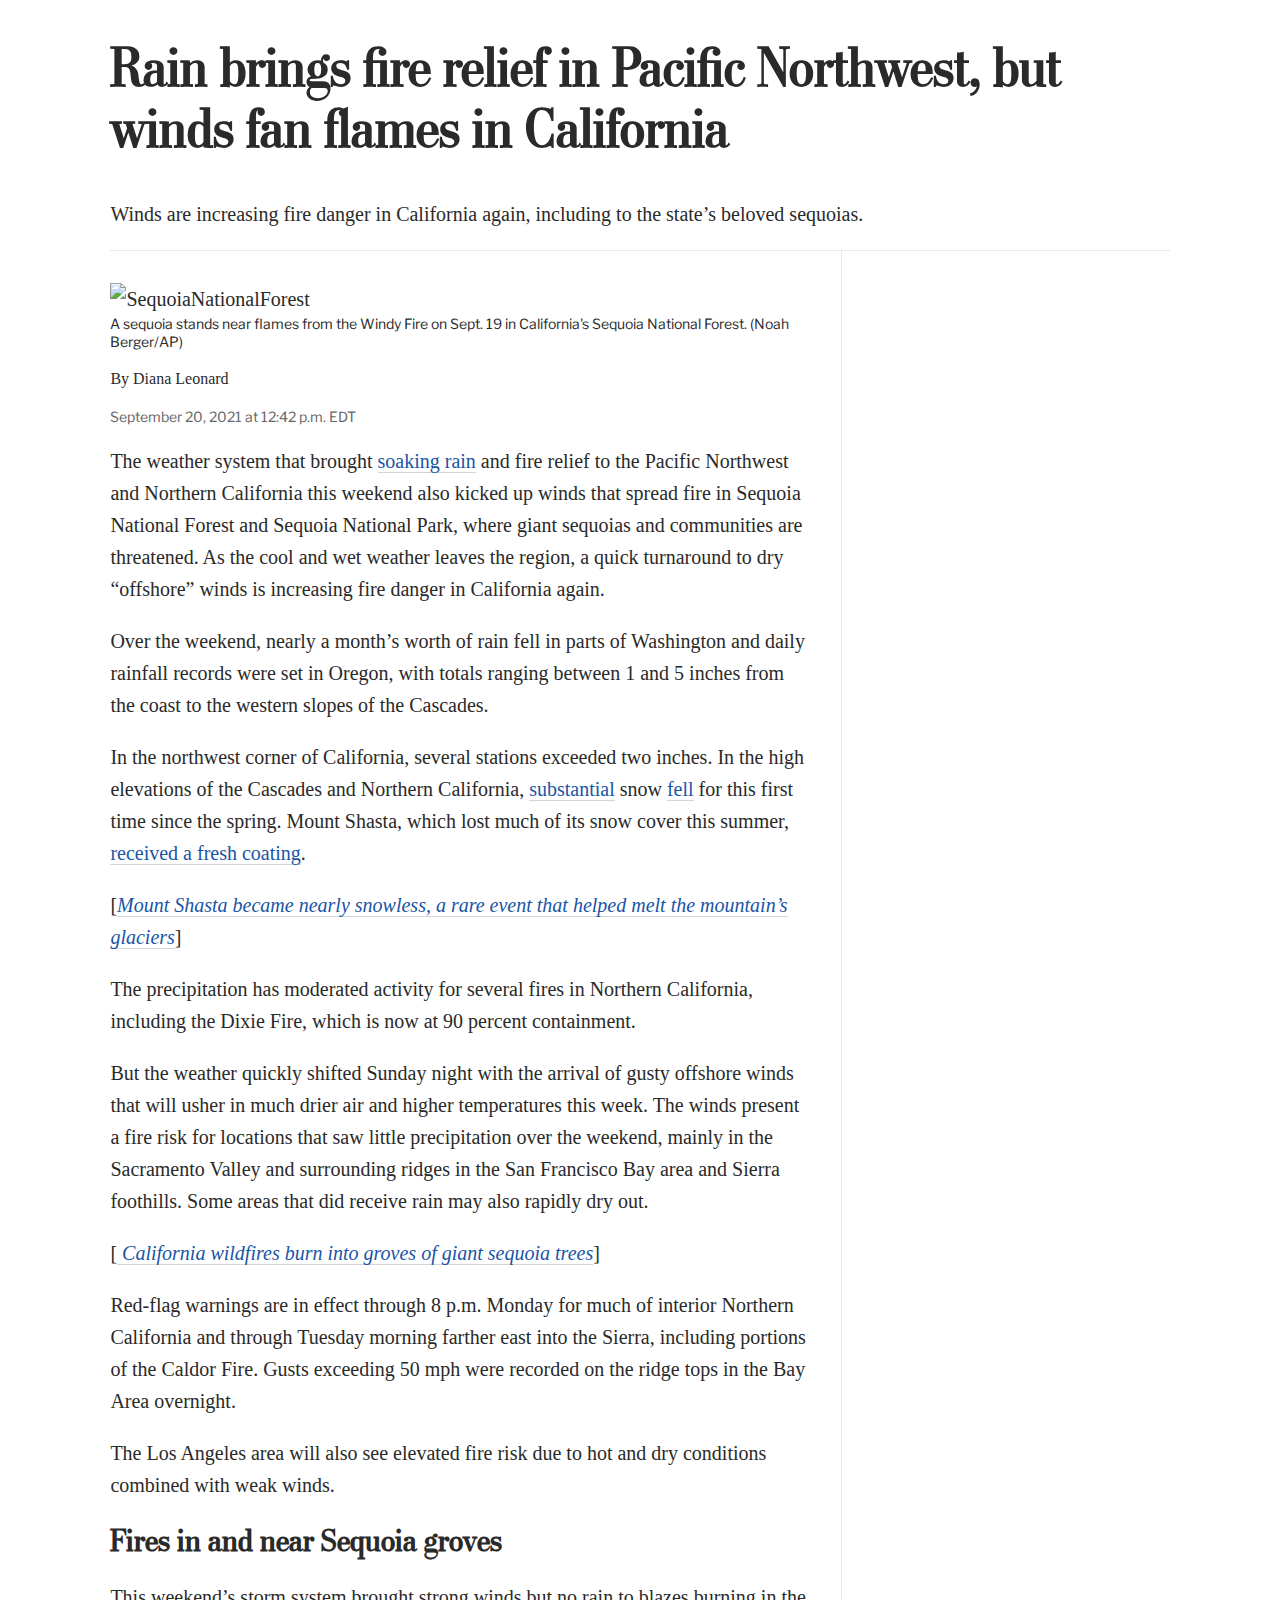
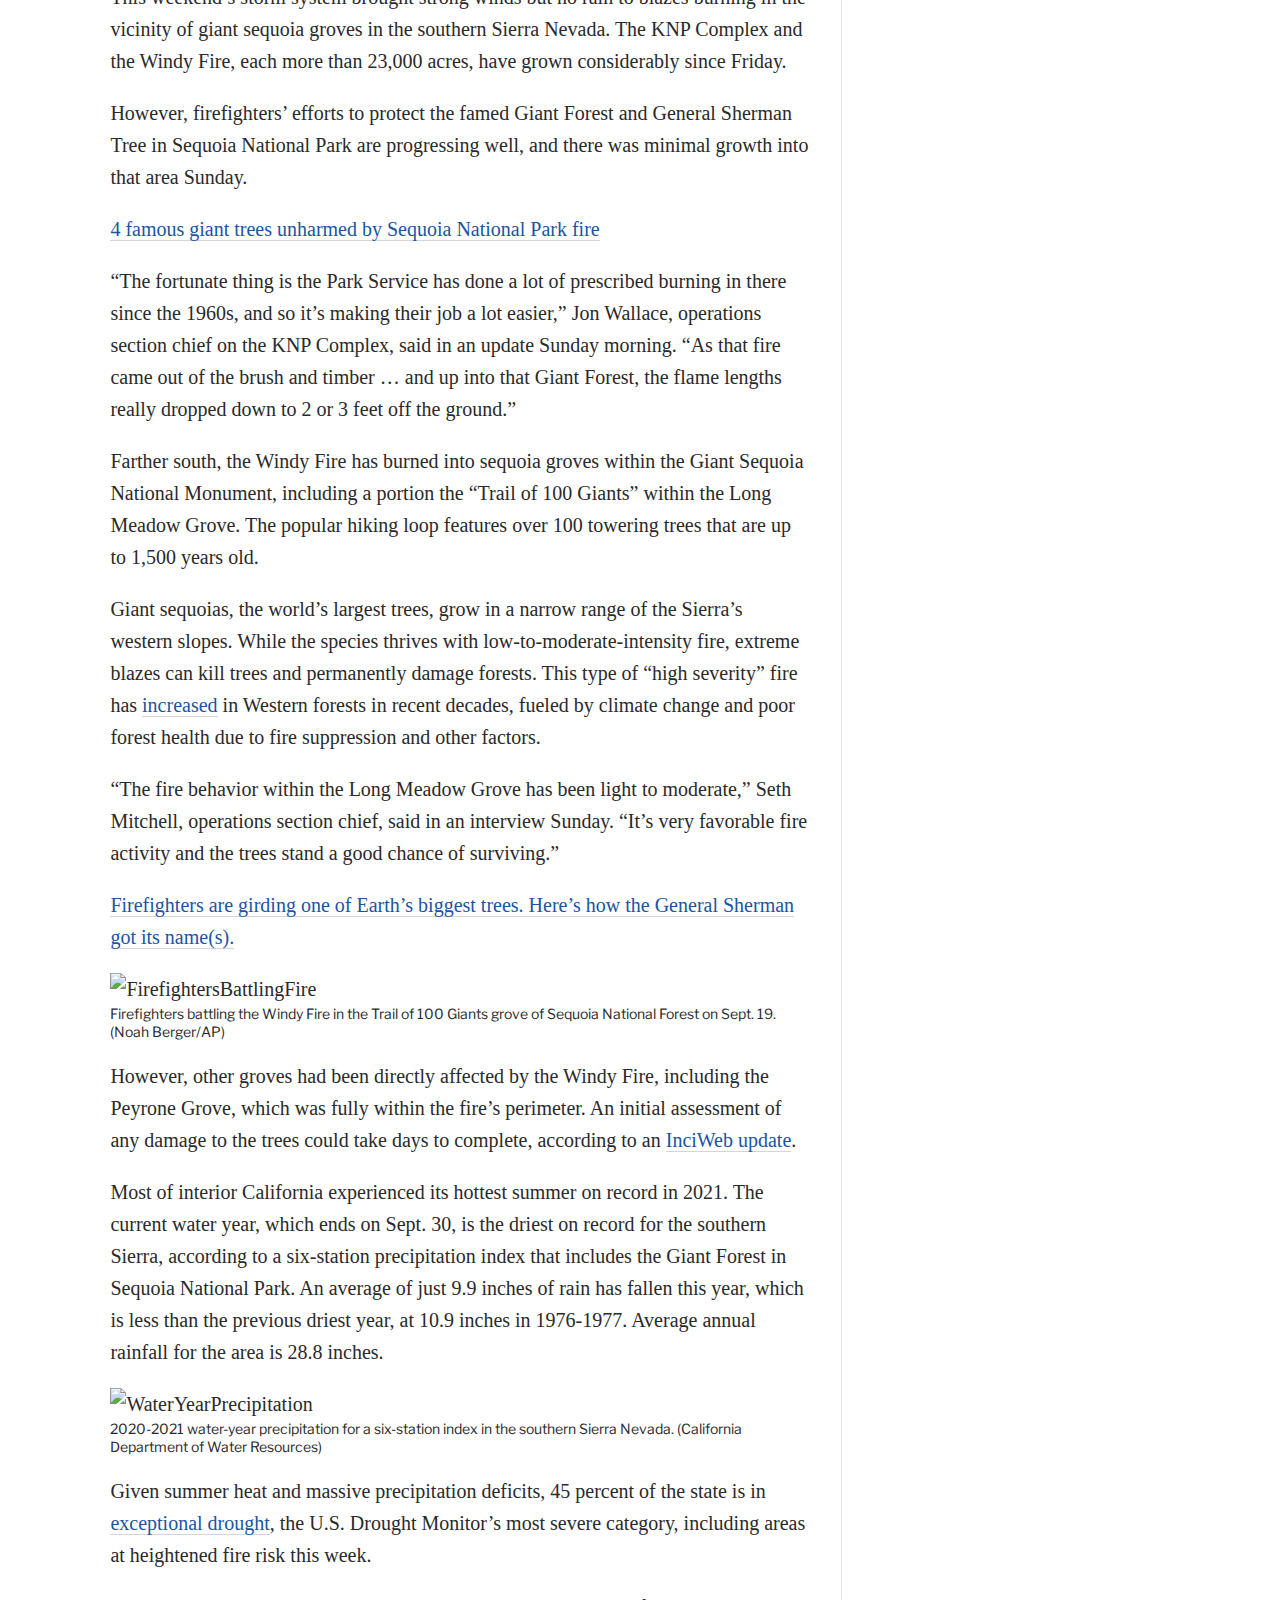
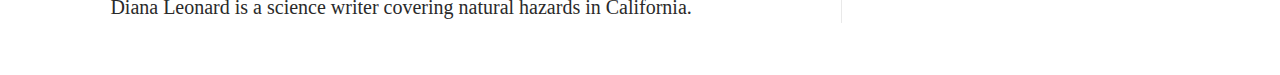
==== newspaper-page-1.html @ 3f38311e "Applied styles to both news" ====
<!DOCTYPE html>
<html>
    <head>
        <meta charset="UTF-8"> 
        <meta http-equiv="X-UA-Compatible" content="IE=edge">
        <meta name="viewport" content="width=device-width, initial-scale=1.0">
        <link rel="stylesheet" href="normalize.css">
        <link rel="stylesheet" href="styles.css">
        <title>
            Fire danger in California  near the Sequoia National Park and Forest
        </title>
    </head>
    <body>
        <div class="container">
            <div class="header">
                <header>
                    <h1>
                        Rain brings fire relief in Pacific Northwest, but winds fan flames in California
                    </h1>
                    <p>
                        Winds are increasing fire danger in California again, including to the state’s beloved sequoias.
                    </p>   
                </header>
            </div>
            <div class="content">
                <main>
                    <figure>
                        <img src="Images/img.jpg" alt="SequoiaNationalForest">
                        <figcaption>
                            A sequoia stands near flames from the Windy Fire on Sept. 19 in California's Sequoia National Forest.
                            (Noah Berger/AP)
                        </figcaption>
                    </figure>
                    <div class="author">
                        <p>
                            By Diana Leonard
                        </p>
                    </div>
                    <div class="datetime">
                        <p>
                            September 20, 2021 at 12:42 p.m. EDT
                        </p>
                    </div>
                    <p>
                        The weather system that brought <a href="https://www.washingtonpost.com/weather/2021/09/16/rain-california-pacific-northwest-fall/">
                        soaking rain</a> and fire relief to the Pacific Northwest and Northern California this weekend also kicked up winds that spread fire
                        in Sequoia National Forest and Sequoia National Park, where giant sequoias and communities are threatened. As the cool and wet weather
                        leaves the region, a quick turnaround to dry “offshore” winds is increasing fire danger in California again.
                    </p>
                    <p>
                        Over the weekend, nearly a month’s worth of rain fell in parts of Washington and daily rainfall records were set in Oregon,
                        with totals ranging between 1 and 5 inches from the coast to the western slopes of the Cascades.
                    </p>
                    <p>
                        In the northwest corner of California, several stations exceeded two inches. In the high elevations of the Cascades and Northern
                        California, <a href= "https://twitter.com/WeatherJefe/status/1439978322985848834">substantial</a> snow 
                        <a href="https://twitter.com/WeatherJefe/status/1439601099690811395">fell</a> for this first time since
                        the spring. Mount Shasta, which lost much of its snow cover this summer, <a href="https://twitter.com/US_Stormwatch/status/1439725850782420994">
                        received a fresh coating</a>.
                    </p>
                    <div class="a-italic">
                        <p>
                            [<a href="https://www.washingtonpost.com/weather/2021/09/15/mount-shasta-snow-summer-2021/">Mount Shasta became nearly snowless,
                            a rare event that helped melt the mountain’s glaciers</a>]
                        </p>
                    </div>
                    <p>
                        The precipitation has moderated activity for several fires in Northern California, including the Dixie Fire, which is now at 90
                        percent containment.
                    </p>
                    <p>
                        But the weather quickly shifted Sunday night with the arrival of gusty offshore winds that will usher in much drier air and higher
                        temperatures this week. The winds present a fire risk for locations that saw little precipitation over the weekend, mainly in the 
                        Sacramento Valley and surrounding ridges in the San Francisco Bay area and Sierra foothills. Some areas that did receive rain may also
                        rapidly dry out.
                    </p>
                    <div class="a-italic">
                        <p>
                            [<a class="a-italic" href="https://www.washingtonpost.com/national/fire-crews-struggling-to-save-california-giant-sequoias/2021/09/17/41cc531a-1770-11ec-a019-cb193b28aa73_story.html">
                            California wildfires burn into groves of giant sequoia trees</a>]
                        </p>
                    </div>
                    <p>
                        Red-flag warnings are in effect through 8 p.m. Monday for much of interior Northern California and through Tuesday morning farther east
                        into the Sierra, including portions of the Caldor Fire. Gusts exceeding 50 mph were recorded on the ridge tops in the Bay Area overnight.
                    </p>
                    <p>
                        The Los Angeles area will also see elevated fire risk due to hot and dry conditions combined with weak winds.
                    </p>
                    <article>
                        <h2>
                            Fires in and near Sequoia groves
                        </h2>
                        <p>
                            This weekend’s storm system brought strong winds but no rain to blazes burning in the vicinity of giant sequoia groves in the
                            southern Sierra Nevada. The KNP Complex and the Windy Fire, each more than 23,000 acres, have grown considerably since Friday.
                        </p>
                        <p>
                            However, firefighters’ efforts to protect the famed Giant Forest and General Sherman Tree in Sequoia National Park are progressing
                            well, and there was minimal growth into that area Sunday.
                        </p>
                            <a href="https://www.washingtonpost.com/national/4-famous-giant-trees-unharmed-by-sequoia-national-park-fire/2021/09/20/7b238a8a-1a26-11ec-bea8-308ea134594f_story.html">
                            4 famous giant trees unharmed by Sequoia National Park fire</a>
                        <p>
                            “The fortunate thing is the Park Service has done a lot of prescribed burning in there since the 1960s, and so it’s making their
                            job a lot easier,” Jon Wallace, operations section chief on the KNP Complex, said in an update Sunday morning. “As that fire came out
                            of the brush and timber … and up into that Giant Forest, the flame lengths really dropped down to 2 or 3 feet off the ground.”
                        </p>
                        <p>
                            Farther south, the Windy Fire has burned into sequoia groves within the Giant Sequoia National Monument, including a portion the
                            “Trail of 100 Giants” within the Long Meadow Grove. The popular hiking loop features over 100 towering trees that are up to 1,500
                            years old.
                        </p>
                        <p>
                            Giant sequoias, the world’s largest trees, grow in a narrow range of the Sierra’s western slopes. While the species thrives with
                            low-to-moderate-intensity fire, extreme blazes can kill trees and permanently damage forests. This type of “high severity” fire has
                            <a href="https://agupubs.onlinelibrary.wiley.com/doi/epdf/10.1029/2020GL089858">increased</a> in Western forests in recent decades,
                            fueled by climate change and poor forest health due to fire suppression and other factors.
                        </p>
                        <p>
                            “The fire behavior within the Long Meadow Grove has been light to moderate,” Seth Mitchell, operations section chief, said in an
                            interview Sunday. “It’s very favorable fire activity and the trees stand a good chance of surviving.”
                        </p>
                        <p>
                            <a href="https://www.washingtonpost.com/history/2021/09/19/general-sherman-sequoia-national-park-retropolis/">
                            Firefighters are girding one of Earth’s biggest trees. Here’s how the General Sherman got its name(s).</a>
                        </p>
                        <figure>
                            <img src="Images/img2.png" alt="FirefightersBattlingFire">
                            <figcaption>
                                Firefighters battling the Windy Fire in the Trail of 100 Giants grove of Sequoia National Forest on Sept. 19.
                                (Noah Berger/AP)
                            </figcaption>
                        </figure>
                        <p>
                            However, other groves had been directly affected by the Windy Fire, including the Peyrone Grove, which was fully within the 
                            fire’s perimeter. An initial assessment of any damage to the trees could take days to complete, according to an 
                            <a href="https://inciweb.nwcg.gov/incident/7841/">InciWeb update</a>.
                        </p>
                        <p>
                            Most of interior California experienced its hottest summer on record in 2021. The current water year, which ends on Sept. 30,
                            is the driest on record for the southern Sierra, according to a six-station precipitation index that includes the Giant Forest in
                            Sequoia National Park. An average of just 9.9 inches of rain has fallen this year, which is less than the previous driest year,
                            at 10.9 inches in 1976-1977. Average annual rainfall for the area is 28.8 inches.
                        </p>
                        <figure>
                            <img src="Images/img3.png" alt="WaterYearPrecipitation">
                            <figcaption>
                                2020-2021 water-year precipitation for a six-station index in the southern Sierra Nevada. (California Department
                                of Water Resources)
                            </figcaption>
                        </figure>
                        <p>
                            Given summer heat and massive precipitation deficits, 45 percent of the state is in 
                            <a href="https://droughtmonitor.unl.edu/CurrentMap/StateDroughtMonitor.aspx?CA">exceptional drought</a>, the U.S. Drought
                            Monitor’s most severe category, including areas at heightened fire risk this week.
                        </p>                
                    </article>
                </main>
                <footer>
                    <p>
                        Diana Leonard is a science writer covering natural hazards in California.
                    </p>
                </footer>
            </div>
        </div>
    </body>
</html>
---- styles.css ----
@font-face {
     font-family:Franklin;
     src: url(Fonts/LibreFranklin-Regular.ttf);
 }
@font-face {
     font-family:Postoni;
     src: url(Fonts/Postoni.ttf);
 }
 body{
    font-family: Georgia, 'Times New Roman', serif;
    line-height: 1.6;
    font-size: 1.25rem;
    color:#2a2a2a;
    padding-bottom:24px;
}
 h1,h2,h3,h4{
    font-family: Postoni,garamond,serif;
    margin:0;
 }
h1{    
    line-height: 1.1;   
    font-size: 3.5rem;
    display:block;
    width: 100%;
    margin-block-start: 0.67em;
    margin-block-end: 0.67em;
    margin-inline-start: 0px;
    margin-inline-end: 0px;
}
h2{
    font-size: 32px;
    font-weight:700;
    line-height:40px;
}
h3{
    font-size: 24px;
    font-weight:700;
    line-height:30px;
}
a{
    text-decoration: none;
    cursor: pointer;
    color: #1955a5;
    border-bottom: 1px solid #d5d5d5;
}
.a-italic a{
    font-style: italic;
}
.header{
    display:block;
    box-sizing: border-box;
    flex-direction: column;
    border-bottom-color:rgb(233, 233, 233);
    border-bottom-style:solid;
    border-bottom-width:1px;
}
.subhead{
    font-weight: 300;
    font-family: Franklin,arial,sans-serif;
    line-height: 1.25;
    color:#666;
}
.container{
    width: 985.344;
    height: 16326;
    padding: 0 8vw;
    margin-top: 24;
    margin-right:32;
    margin-bottom:64;
    margin-left:0;
}
.content{
    width: 66%;
    max-width: 66%;
    width: 617.312;
    height: 15860;
    padding-top:32px;
    padding-right: 32px;
    margin-right: 32px;
    border-right-color:rgb(233, 233, 233);
    border-right-style:solid;
    border-right-width:1px;

}
figure{
    margin:0;
    background-size: cover;
    width:100%;
}
figcaption{
    margin: 0;
    font-size: 14px;
    font-family: Franklin,arial,sans-serif;
    line-height: 1.25;
}   
.author{
    font-size: 1rem;
    text-decoration: none;
    cursor: pointer;
    color: #2a2a2a;
}
.datetime{
    color:rgb(102, 102, 102);
    font-family:Franklin,arial,sans-serif;
    font-size:14px;
    line-height:17.5px;
}
.introducing{
    display:block;
    text-decoration: none;
    color:rgb(17, 17, 17);
    cursor: pointer;
    font-size:16px;
    margin-right:8px;
    font-weight:700;
    font-family: Franklin, Arial, Helvetica, sans-serif;
    border-bottom-color:rgb(233, 233, 233);
    border-bottom-style:solid;
    border-bottom-width:1px;
    border-top-color:rgb(233, 233, 233);
    border-top-style:solid;
    border-top-width:1px;
    padding-top:16px;
    padding-bottom:16px;
}
.introducing:hover{
    color: rgb(61, 115, 213);
}
.arrow{
    float:right;
    margin-top: 8px;
}
.footer{
    padding:32px;
    font-family: Franklin, Arial, Helvetica,sans-serif;
    width: 551.312;
    height: 665;
    border-style:solid;
    border-radius:4px;
    border-color:rgb(233,233,233);
    border-width:1px;
    font-size:1.125rem;
    line-height:1.5;
}
footer a{
    border-bottom:none;
}
.bold-a{
    color:rgb(25, 85, 165);
    font-weight:bolder;
    line-height:27px;
}
.item{
    color:rgb(42, 42, 42);
    font-weight: bolder;
}
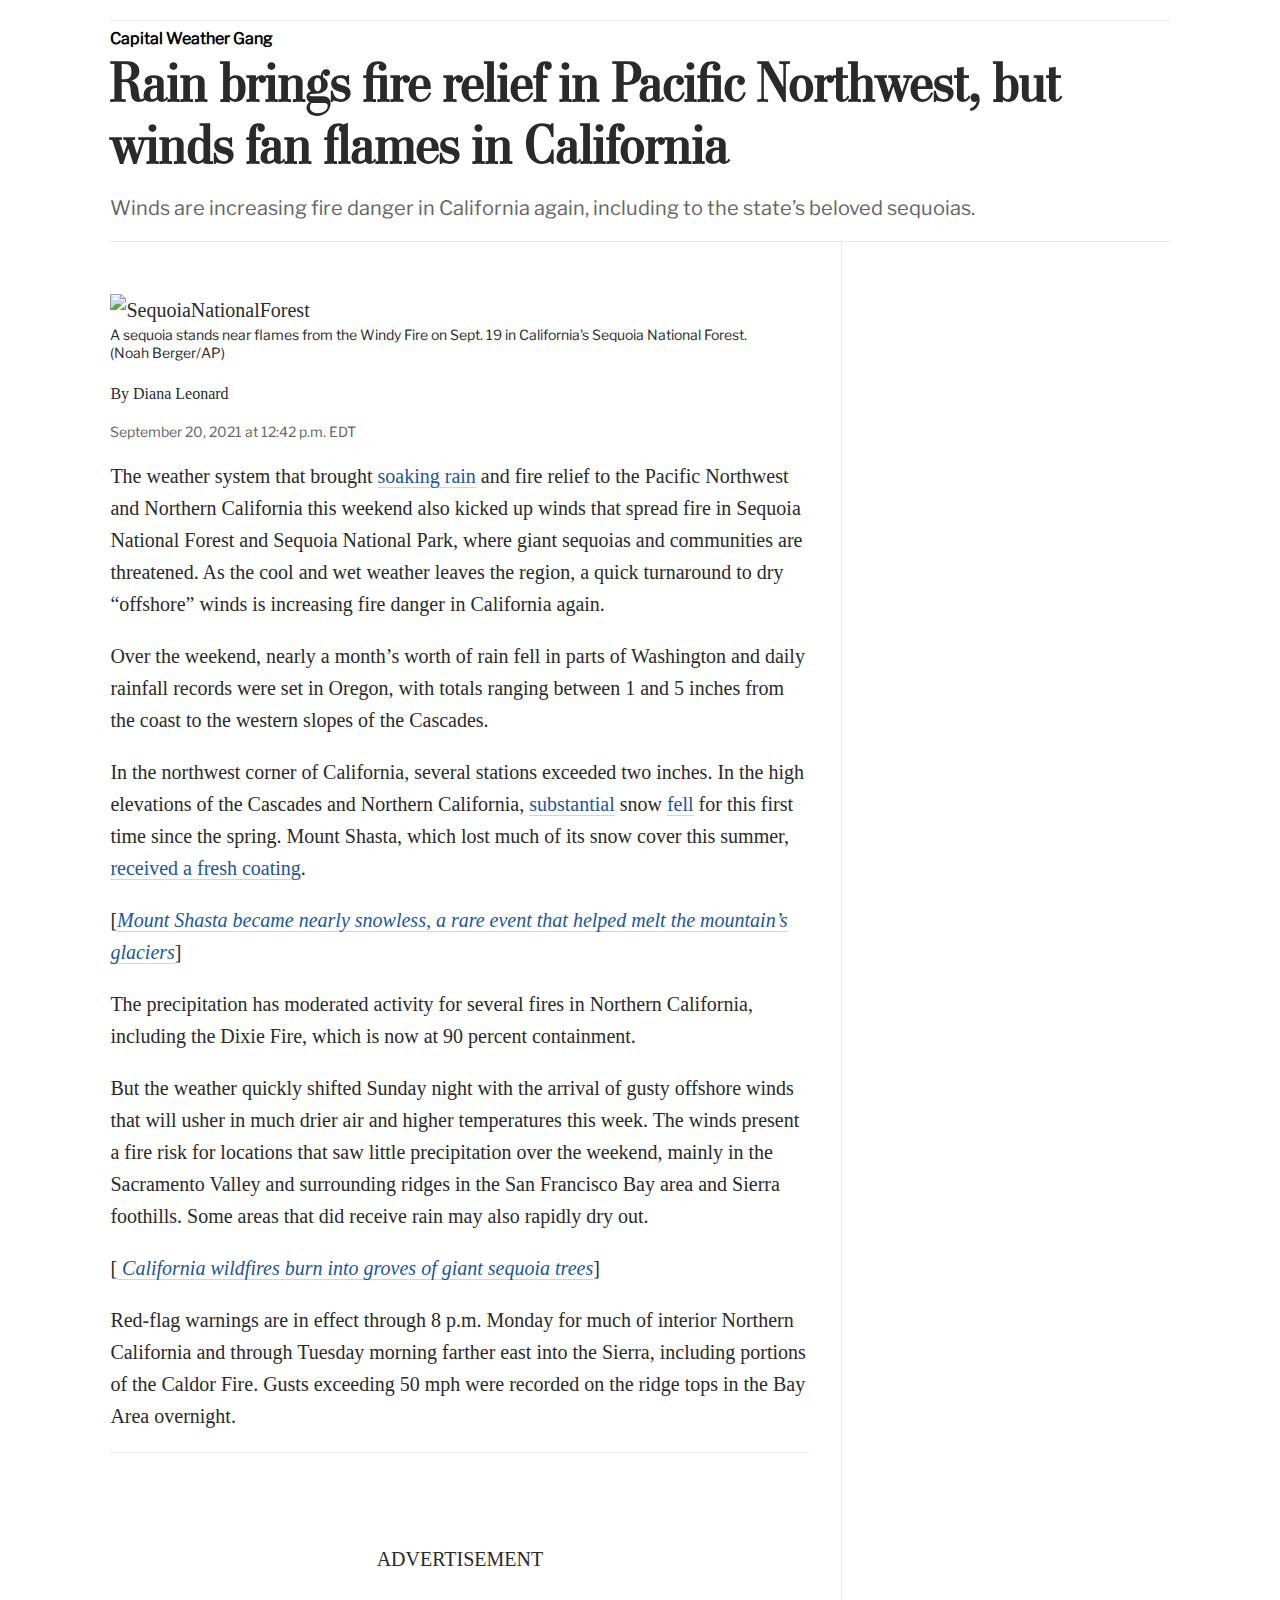
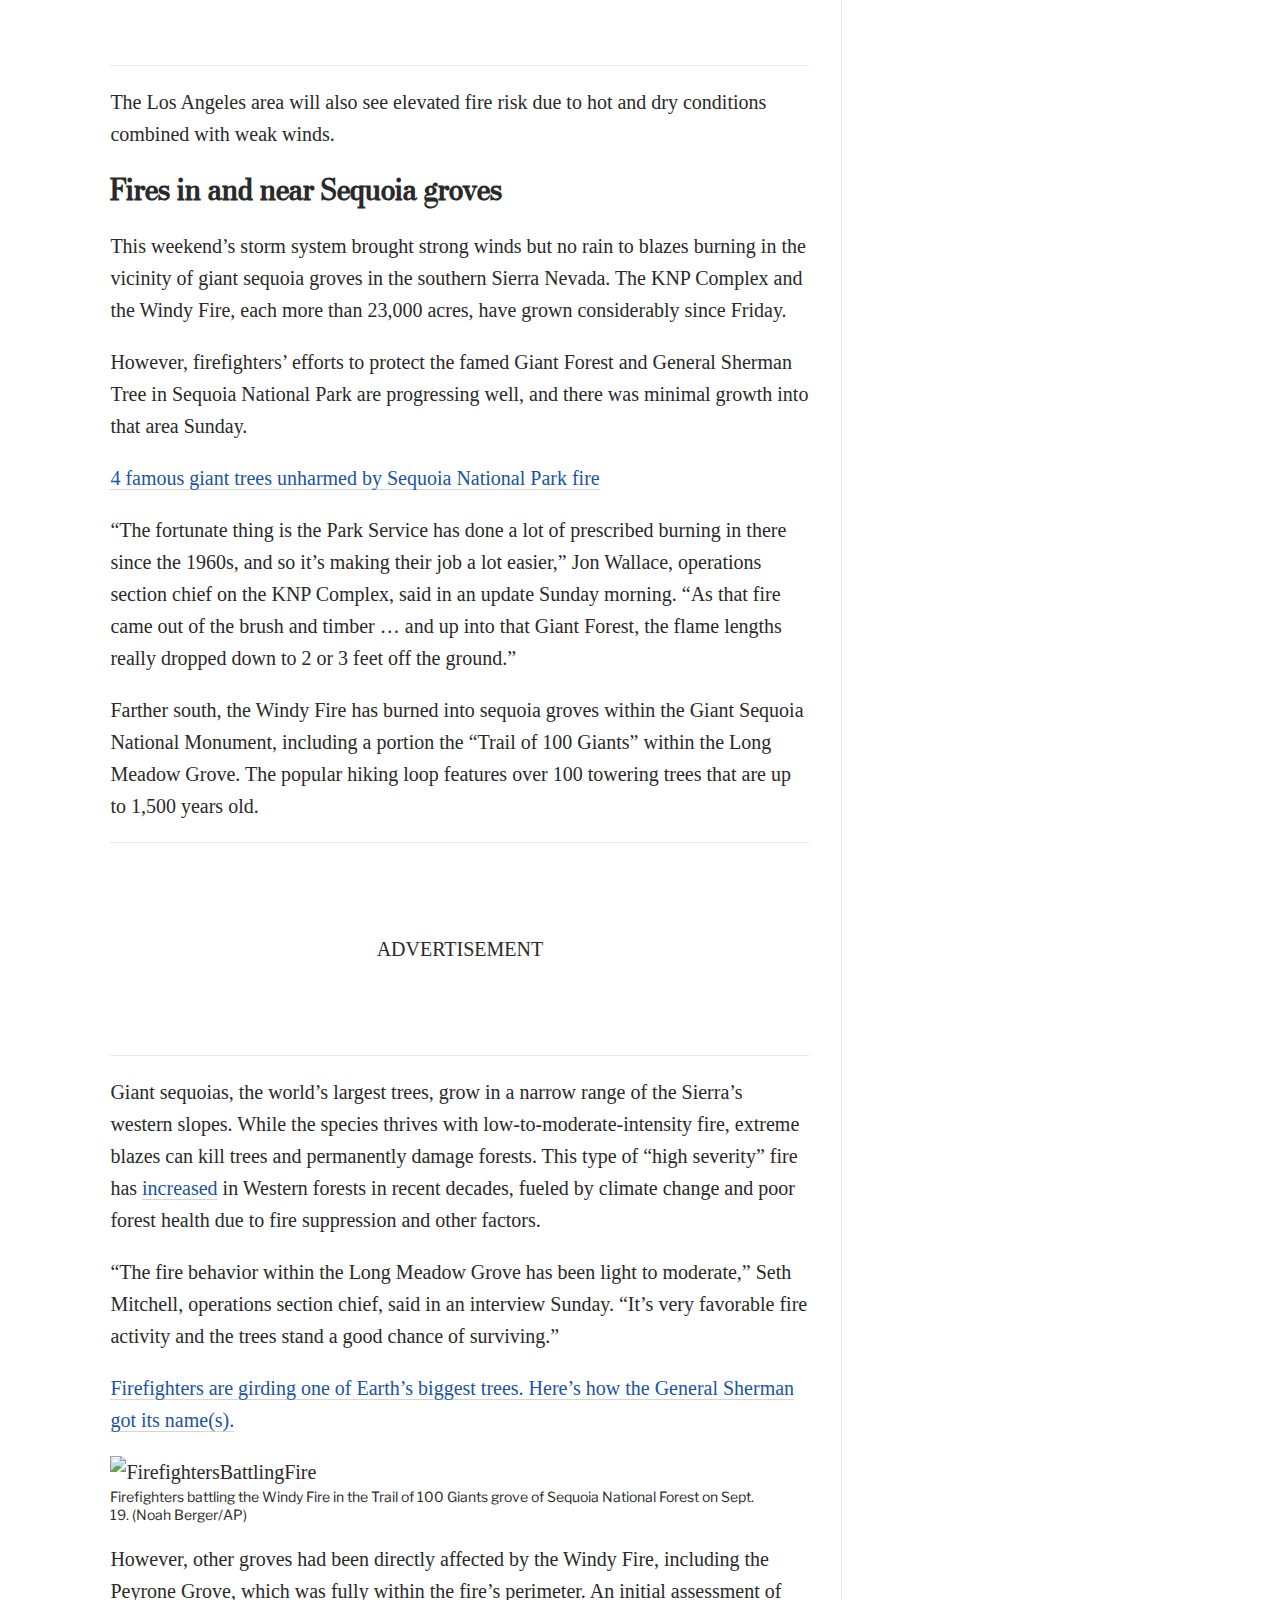
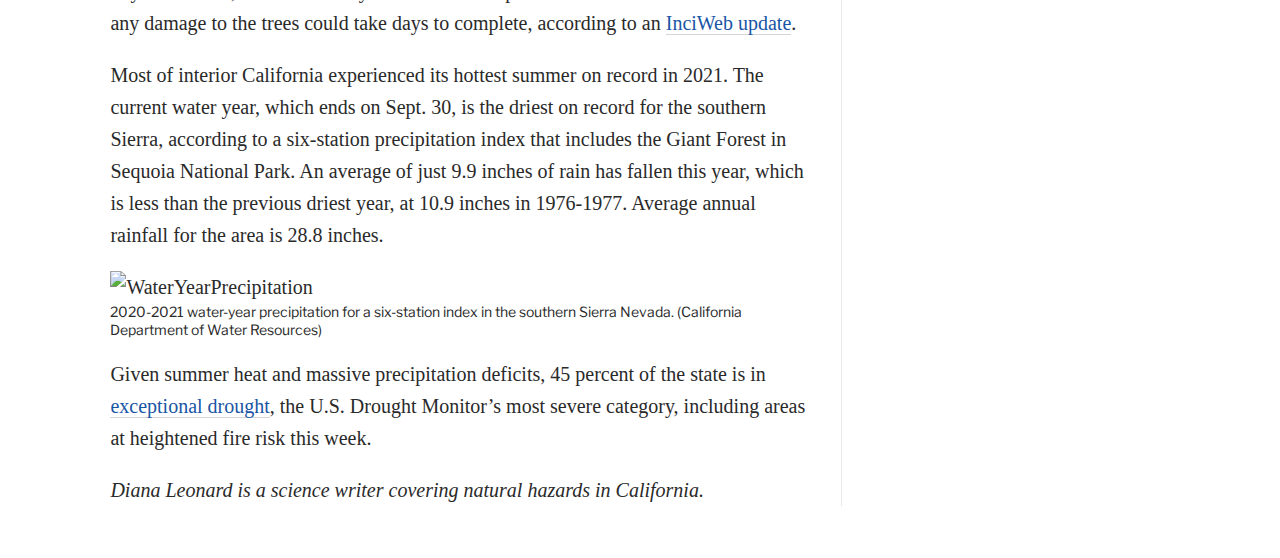
==== commit 6e8aef10: "Finished ordering elements/classes in stylesheet" ====
--- a/newspaper-page-1.html
+++ b/newspaper-page-1.html
@@ -14,12 +14,15 @@
         <div class="container">
             <div class="header">
                 <header>
+                    <a class="link" href="https://www.washingtonpost.com/local/weather/">Capital Weather Gang</a>
                     <h1>
                         Rain brings fire relief in Pacific Northwest, but winds fan flames in California
                     </h1>
-                    <p>
-                        Winds are increasing fire danger in California again, including to the state’s beloved sequoias.
-                    </p>   
+                    <div class="subhead">
+                        <p>
+                            Winds are increasing fire danger in California again, including to the state’s beloved sequoias.
+                        </p>
+                    </div>
                 </header>
             </div>
             <div class="content">
@@ -84,6 +87,11 @@
                         Red-flag warnings are in effect through 8 p.m. Monday for much of interior Northern California and through Tuesday morning farther east
                         into the Sierra, including portions of the Caldor Fire. Gusts exceeding 50 mph were recorded on the ridge tops in the Bay Area overnight.
                     </p>
+                    <div class="advertisement">
+                        <p>
+                            ADVERTISEMENT
+                        </p>
+                    </div>
                     <p>
                         The Los Angeles area will also see elevated fire risk due to hot and dry conditions combined with weak winds.
                     </p>
@@ -111,6 +119,11 @@
                             “Trail of 100 Giants” within the Long Meadow Grove. The popular hiking loop features over 100 towering trees that are up to 1,500
                             years old.
                         </p>
+                        <div class="advertisement">
+                            <p>
+                                ADVERTISEMENT
+                            </p>
+                        </div>
                         <p>
                             Giant sequoias, the world’s largest trees, grow in a narrow range of the Sierra’s western slopes. While the species thrives with
                             low-to-moderate-intensity fire, extreme blazes can kill trees and permanently damage forests. This type of “high severity” fire has
@@ -158,9 +171,11 @@
                     </article>
                 </main>
                 <footer>
-                    <p>
-                        Diana Leonard is a science writer covering natural hazards in California.
-                    </p>
+                    <div class="diana">
+                        <p>
+                            Diana Leonard is a science writer covering natural hazards in California.
+                        </p>
+                    </div>
                 </footer>
             </div>
         </div>
--- a/styles.css
+++ b/styles.css
@@ -22,11 +22,7 @@
     font-size: 3.5rem;
     display:block;
     width: 100%;
-    margin-block-start: 0.67em;
-    margin-block-end: 0.67em;
-    margin-inline-start: 0px;
-    margin-inline-end: 0px;
-}
+    margin-top:0;}
 h2{
     font-size: 32px;
     font-weight:700;
@@ -46,20 +42,17 @@
 .a-italic a{
     font-style: italic;
 }
-.header{
-    display:block;
-    box-sizing: border-box;
-    flex-direction: column;
-    border-bottom-color:rgb(233, 233, 233);
-    border-bottom-style:solid;
-    border-bottom-width:1px;
+figure{
+    margin-left:0;
+    margin-bottom:10;
+    background-size: cover;
 }
-.subhead{
-    font-weight: 300;
+figcaption{
+    margin: 0;
+    font-size: 14px;
     font-family: Franklin,arial,sans-serif;
     line-height: 1.25;
-    color:#666;
-}
+}  
 .container{
     width: 985.344;
     height: 16326;
@@ -68,6 +61,41 @@
     margin-right:32;
     margin-bottom:64;
     margin-left:0;
+}
+.header{
+    display:block;
+    box-sizing: border-box;
+    flex-direction: column;
+    border-bottom-color:rgb(233, 233, 233);
+    border-bottom-style:solid;
+    border-bottom-width:1px;
+    border-top-color:rgb(233, 233, 233);
+    border-top-style:solid;
+    border-top-width:1px;
+    margin-top:20px;
+}
+.link{
+    text-decoration: none;
+    font-weight:700;
+    border-bottom: none;
+    font-size: 16px;
+    color: #000;
+    font-family: Franklin,Arial,Helvetica,sans-serif;
+    line-height: 20px;
+}
+.subhead{
+    font-weight: 300;
+    font-family: Franklin,arial,sans-serif;
+    line-height: 1.25;
+    color:#666;
+}
+.headphones{
+    margin-top: 0;
+    margin-bottom: 0;
+    float:left;
+    height:30px;
+    width:30px;
+    margin-right:5px;
 }
 .content{
     width: 66%;
@@ -80,19 +108,11 @@
     border-right-color:rgb(233, 233, 233);
     border-right-style:solid;
     border-right-width:1px;
-
 }
-figure{
-    margin:0;
-    background-size: cover;
-    width:100%;
+.image1{
+    width:916px;
+    height:611px;
 }
-figcaption{
-    margin: 0;
-    font-size: 14px;
-    font-family: Franklin,arial,sans-serif;
-    line-height: 1.25;
-}   
 .author{
     font-size: 1rem;
     text-decoration: none;
@@ -112,7 +132,7 @@
     cursor: pointer;
     font-size:16px;
     margin-right:8px;
-    font-weight:700;
+    font-weight:700px;
     font-family: Franklin, Arial, Helvetica, sans-serif;
     border-bottom-color:rgb(233, 233, 233);
     border-bottom-style:solid;
@@ -123,12 +143,23 @@
     padding-top:16px;
     padding-bottom:16px;
 }
+.arrow{
+    float:right;
+    margin-top:0;
+}
 .introducing:hover{
     color: rgb(61, 115, 213);
 }
-.arrow{
-    float:right;
-    margin-top: 8px;
+.advertisement{
+    border-bottom-color:rgb(233, 233, 233);
+    border-bottom-style:solid;
+    border-bottom-width:1px;
+    border-top-color:rgb(233, 233, 233);
+    border-top-style:solid;
+    border-top-width:1px;
+    padding-top:70px;
+    padding-bottom:70px;
+    text-align: center;
 }
 .footer{
     padding:32px;
@@ -153,4 +184,7 @@
 .item{
     color:rgb(42, 42, 42);
     font-weight: bolder;
+}
+.diana{
+    font-style:italic;
 }